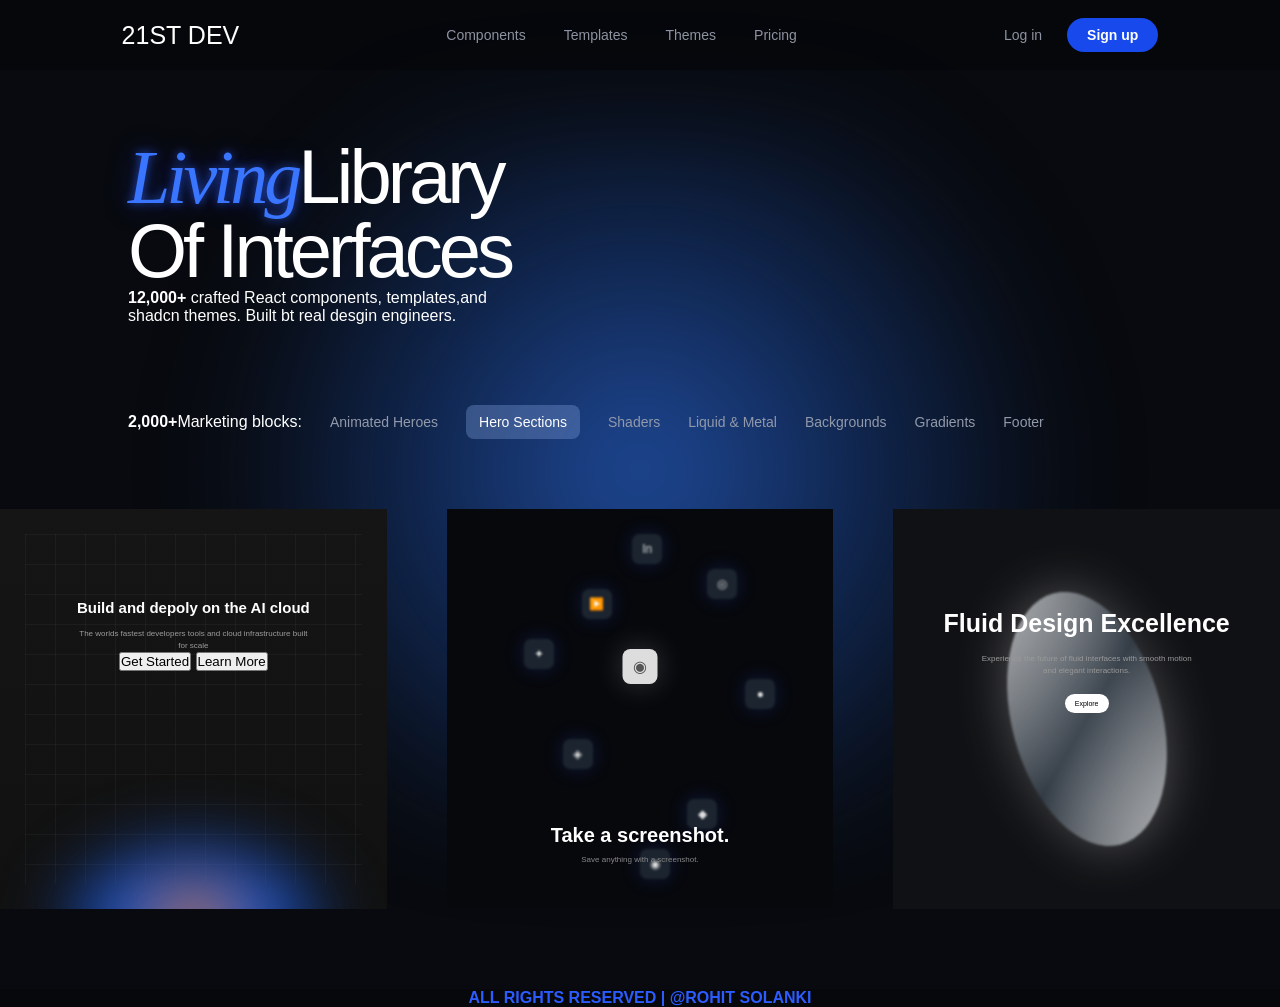
==== index.html @ 08a8f67d "first commit" ====
<!DOCTYPE html>
<html lang="en">

<head>
    <meta charset="UTF-8">
    <meta name="viewport" content="width=device-width, initial-scale=1.0">
    <title>LIving Library</title>
    <link rel="stylesheet" href="./work01.css">
</head>

<body>
    <!--NAVBAR-->
    <header class="navbar">
        <div class="logo-icon">
            </span>21ST DEV
        </div>
        <nav>
            <a href="#">Components</a>
            <a href="#">Templates</a>
            <a href="#">Themes</a>
            <a href="#">Pricing</a>
        </nav>

        <div class="nav-right">
            <a href="login.html" class="login">Log in</a>
            <a href="signup.html" class="signup">Sign up</a>
        </div>
    </header>

    <!--HERO SECTION-->
    <main>
        <section class="hero">
            <h1>
                <The><span>Living</span>Library<br>Of Interfaces
            </h1>

            <p class="Description">
                <strong>12,000+</strong> crafted React components, templates,and<br>shadcn themes. Built bt real desgin
                engineers.
            </p>
        </section>

        <!--CATEGORY MENU-->
        <section class="categories">
            <div class="category count">
                <strong>2,000+</strong>Marketing blocks:
            </div>
            <a href="#">Animated Heroes</a>
            <a href="#" class="active">Hero Sections</a>
            <a href="#">Shaders</a>
            <a href="#">Liquid & Metal</a>
            <a href="#">Backgrounds</a>
            <a href="#">Gradients</a>
            <a href="#">Footer</a>
        </section>

        <!--SHOWCASE CARDS-->
        <section class="cards">
            <!--CARD 1-->
            <div class="card card-one">
                <div class="grid-background"></div>
                <div class="card-content">
                    <h2>Build and depoly on the AI cloud</h2>
                    <p>The worlds fastest developers tools and cloud infrastructure built for scale</p>
                    <div class="button">
                        <button>Get Started</button>
                        <button class="dark-button">Learn More</button>
                    </div>
                </div>
                <div class="glow-circle"></div>
            </div>

            <!--CARD 2-->
            <div class="card card-two">
                <div class="floating icons">
                    <div class="icon">In</div>
                    <div class="icon">▶️</div>
                    <div class="icon">◎</div>
                    <div class="icon">✦</div>
                    <div class="icon">●</div>
                    <div class="icon">◈</div>
                    <div class="icon">◆</div>
                    <div class="icon">◉</div>
                </div>
                <div class="screenshot-icon">
                    ◉
                </div>
                <div class="screenshot-text">
                    <h2>Take a screenshot.</h2>
                    <p>Save anything with a screenshot.</p>
                </div>
            </div>

            <!--CARD 3-->
            <div class="card caerd-three">
                <div class="fluid-shape"></div>
                <div class="fluid-content">
                    <h2>Fluid Design Excellence</h2>
                    <p>Experience the future of fluid interfaces with
                        smooth motion and elegant interactions. </p>
                    <button>Explore</button>
                </div>
            </div>
        </section>

    </main>
    <footer>
        ALL RIGHTS RESERVED | @ROHIT SOLANKI 
    </footer>
</body>

</html>
---- work01.css ----
/* =========================
   BASIC RESET
========================= */

* {
    margin: 0;
    padding: 0;
    box-sizing: border-box;
}

body {
    font-family: Arial, Helvetica, sans-serif;
    background: #080a0f;
    color: white;
    min-height: 100vh;
    overflow-x: hidden;
}


/* =========================
   MAIN BACKGROUND
========================= */

body::before {
    content: "";
    position: fixed;
    top: 120px;
    left: 50%;
    transform: translateX(-50%);

    width: 1000px;
    height: 700px;

    background:
        radial-gradient(circle,
            rgba(38, 91, 190, 0.8) 0%,
            rgba(20, 52, 110, 0.7) 35%,
            rgba(8, 10, 15, 0) 70%);

    filter: blur(50px);
    z-index: -1;
}


/* =========================
   NAVBAR
========================= */

.navbar {
    height: 70px;

    display: flex;
    align-items: center;
    justify-content: space-between;

    padding: 0 9.5%;

    background: rgba(5, 7, 11, 0.7);
}


/* LOGO */

.logo {
    font-size: 20px;
    font-weight: bold;

    display: flex;
    align-items: center;
    gap: 8px;
}

.logo-icon {
    font-size: 25px;
}


/* NAV LINKS */

.navbar nav {
    display: flex;
    gap: 38px;
}

.navbar a {
    color: #8e93a0;
    text-decoration: none;
    font-size: 14px;

    transition: 0.3s;
}

.navbar a:hover {
    color: white;
}


/* RIGHT SIDE */

.nav-right {
    display: flex;
    align-items: center;
    gap: 25px;
}

.signup {
    background: #1749ed;
    color: white !important;

    padding: 9px 20px;
    border-radius: 25px;

    font-weight: 600;
}

.signup:hover {
    background: #2c5cff;
}


/* =========================
   HERO
========================= */

.hero {
    width: 80%;
    max-width: 1120px;

    margin: 70px auto 0;
}

.hero h1 {
    font-size: clamp(55px, 6vw, 76px);
    line-height: 0.98;
    letter-spacing: -4px;
    font-weight: 500;
}

.hero h1 span {
    color: #3975ff;

    font-family: Georgia, serif;
    font-style: italic;

    text-shadow:
        0 0 10px rgba(50, 100, 255, 0.7),
        0 0 30px rgba(30, 70, 255, 0.4);
}


/* DESCRIPTION */

.description {
    margin-top: 28px;

    color: #8e96aa;

    font-size: 16px;
    line-height: 1.6;
}

.description strong {
    color: white;
}


/* =========================
   CATEGORIES
========================= */

.categories {
    width: 80%;
    max-width: 1120px;

    margin: 80px auto 70px;

    display: flex;
    align-items: center;
    gap: 28px;

    overflow-x: auto;

    white-space: nowrap;
}

.categories::-webkit-scrollbar {
    display: none;
}

.categories a {
    text-decoration: none;
    color: #9299aa;

    font-size: 14px;

    transition: 0.3s;
}

.categories a:hover {
    color: white;
}

.category-count {
    color: #9299aa;
    font-size: 14px;
}

.category-count strong {
    color: white;
    font-size: 16px;
}


/* ACTIVE CATEGORY */

.categories .active {
    color: white;

    background: rgba(130, 160, 220, 0.35);

    padding: 9px 13px;

    border-radius: 8px;
}


/* =========================
   CARDS
========================= */

.cards {
    width: 100%;

    display: grid;
    grid-template-columns:
        repeat(3, 1fr);

    gap: 60px;

    padding: 0 0 80px;
}

.card {
    height: 400px;

    position: relative;

    overflow: hidden;

    background: #101114;
}


/* =========================
   CARD 1
========================= */

.card-one {
    background:
        linear-gradient(to bottom,
            #151515,
            #111111);
}


/* GRID */

.grid-background {
    position: absolute;

    inset: 25px;

    background-image:
        linear-gradient(rgba(255, 255, 255, 0.04) 1px,
            transparent 1px),
        linear-gradient(90deg,
            rgba(255, 255, 255, 0.04) 1px,
            transparent 1px);

    background-size: 30px 30px;
}


/* CARD CONTENT */

.card-content {
    position: absolute;

    top: 90px;
    left: 40px;
    right: 40px;

    text-align: center;

    z-index: 2;
}

.card-content h2 {
    font-size: 15px;
    margin-bottom: 12px;
}

.card-content p {
    font-size: 8px;
    line-height: 1.5;

    color: #9c9c9c;

    max-width: 230px;
    margin: auto;
}


/* BUTTONS */

.buttons {
    margin-top: 12px;

    display: flex;
    justify-content: center;
    gap: 7px;
}

.buttons button,
.fluid-content button {
    border: none;

    background: white;
    color: black;

    font-size: 7px;

    padding: 6px 10px;

    border-radius: 20px;
}

.buttons .dark-button {
    background: #1c1c1c;
    color: white;
}


/* ORANGE/BLUE GLOW */

.glow-circle {
    position: absolute;

    width: 300px;
    height: 180px;

    left: 50%;
    bottom: -100px;

    transform: translateX(-50%);

    background:
        radial-gradient(ellipse,
            #ff7417 0%,
            #1858d8 35%,
            transparent 70%);

    filter: blur(30px);
}


/* =========================
   CARD 2
========================= */

.card-two {
    background: #07080c;
}


/* FLOATING ICONS */

.floating-icons {
    position: absolute;

    inset: 0;
}

.icon {
    position: absolute;

    width: 30px;
    height: 30px;

    display: flex;
    align-items: center;
    justify-content: center;

    border-radius: 7px;

    background: rgba(60, 80, 100, 0.4);

    color: #ddd;

    font-size: 12px;

    filter: blur(1px);

    box-shadow:
        0 0 20px rgba(50, 100, 255, 0.2);
}


/* Individual icon positions */

.icon:nth-child(1) {
    top: 25px;
    left: 48%;
}

.icon:nth-child(2) {
    top: 80px;
    left: 35%;
}

.icon:nth-child(3) {
    top: 60px;
    right: 25%;
}

.icon:nth-child(4) {
    top: 130px;
    left: 20%;
}

.icon:nth-child(5) {
    top: 170px;
    right: 15%;
}

.icon:nth-child(6) {
    top: 230px;
    left: 30%;
}

.icon:nth-child(7) {
    top: 290px;
    right: 30%;
}

.icon:nth-child(8) {
    top: 340px;
    left: 50%;
}


/* CENTER ICON */

.screenshot-icon {
    position: absolute;

    top: 140px;
    left: 50%;

    transform: translateX(-50%);

    width: 35px;
    height: 35px;

    border-radius: 8px;

    display: flex;
    align-items: center;
    justify-content: center;

    background: #ddd;
    color: #555;

    box-shadow: 0 0 30px rgba(255, 255, 255, 0.2);
}


/* TEXT */

.screenshot-text {
    position: absolute;

    bottom: 45px;

    width: 100%;

    text-align: center;
}

.screenshot-text h2 {
    font-size: 20px;
    margin-bottom: 8px;
}

.screenshot-text p {
    color: #888;
    font-size: 8px;
}


/* =========================
   CARD 3
========================= */

.card-three {
    background: #050608;
}


/* FLUID SHAPE */

.fluid-shape {
    position: absolute;

    width: 150px;
    height: 260px;

    top: 80px;
    left: 50%;

    transform:
        translateX(-50%) rotate(-15deg);

    border-radius: 50%;

    background:
        linear-gradient(135deg,
            rgba(255, 255, 255, 0.9),
            rgba(70, 90, 110, 0.5),
            rgba(255, 255, 255, 0.9));

    filter:
        blur(1px) drop-shadow(0 0 25px rgba(255, 255, 255, 0.5));

    opacity: 0.8;
}


/* CARD 3 CONTENT */

.fluid-content {
    position: absolute;

    top: 100px;

    width: 100%;

    text-align: center;

    z-index: 2;
}

.fluid-content h2 {
    font-size: 25px;
}

.fluid-content p {
    width: 220px;

    margin: 15px auto;

    font-size: 8px;

    line-height: 1.5;

    color: #999;
}


/* =========================
   RESPONSIVE DESIGN
========================= */

@media (max-width: 900px) {

    .navbar {
        padding: 0 5%;
    }

    .navbar nav {
        display: none;
    }

    .hero {
        width: 90%;
    }

    .categories {
        width: 90%;
    }

    .cards {
        grid-template-columns: 1fr;

        padding: 0 20px;
    }

    .card {
        width: 100%;
    }
}


@media (max-width: 600px) {

    .hero {
        margin-top: 50px;
    }

    .hero h1 {
        font-size: 48px;
        letter-spacing: -2px;
    }

    .description {
        font-size: 14px;
    }

    .categories {
        margin-top: 50px;
        margin-bottom: 40px;
    }

    .nav-right .login {
        display: none;
    }
}

/* =========================
   LOGIN & SIGN UP PAGE
========================= */

.auth-page {
    min-height: 100vh;

    display: flex;
    align-items: center;
    justify-content: center;

    padding: 30px;
}

.auth-box {
    width: 100%;
    max-width: 400px;

    padding: 40px;

    background: rgba(15, 17, 24, 0.9);

    border: 1px solid rgba(255, 255, 255, 0.08);

    border-radius: 18px;

    box-shadow:
        0 20px 80px rgba(0, 0, 0, 0.5),
        0 0 50px rgba(40, 90, 200, 0.12);
}

.auth-logo {
    text-align: center;

    font-size: 20px;
    font-weight: bold;

    margin-bottom: 35px;
}

.auth-logo span {
    font-size: 25px;
}

.auth-box h1 {
    text-align: center;

    font-size: 30px;
    margin-bottom: 10px;
}

.auth-box>p {
    text-align: center;

    color: #8e93a0;
    font-size: 14px;

    margin-bottom: 30px;
}

.auth-box form {
    display: flex;
    flex-direction: column;
}

.auth-box label {
    color: #c8ccd5;

    font-size: 13px;

    margin-bottom: 8px;
}

.auth-box input {
    width: 100%;

    padding: 13px 14px;

    margin-bottom: 18px;

    border: 1px solid #292d38;
    border-radius: 9px;

    outline: none;

    background: #0b0d12;
    color: white;

    font-size: 14px;

    transition: 0.3s;
}

.auth-box input:focus {
    border-color: #3975ff;

    box-shadow:
        0 0 0 3px rgba(57, 117, 255, 0.12);
}

.auth-box button {
    border: none;

    padding: 13px;

    margin-top: 5px;

    border-radius: 9px;

    background: #1749ed;
    color: white;

    font-size: 14px;
    font-weight: 600;

    cursor: pointer;

    transition: 0.3s;
}

.auth-box button:hover {
    background: #2c5cff;
    transform: translateY(-1px);
}

.auth-link {
    text-align: center;

    color: #858b99;

    font-size: 13px;

    margin-top: 25px;
}

.auth-link a {
    color: #3975ff;

    text-decoration: none;
}

.auth-link a:hover {
    text-decoration: underline;
}

.back-home {
    display: block;

    text-align: center;

    margin-top: 25px;

    color: #777e8d;

    font-size: 13px;

    text-decoration: none;
}

.back-home:hover {
    color: white;
}

footer {
    text-align: center;
    color: #2c5cff;
    background-color: #07080c;
    font-weight: bolder;
}
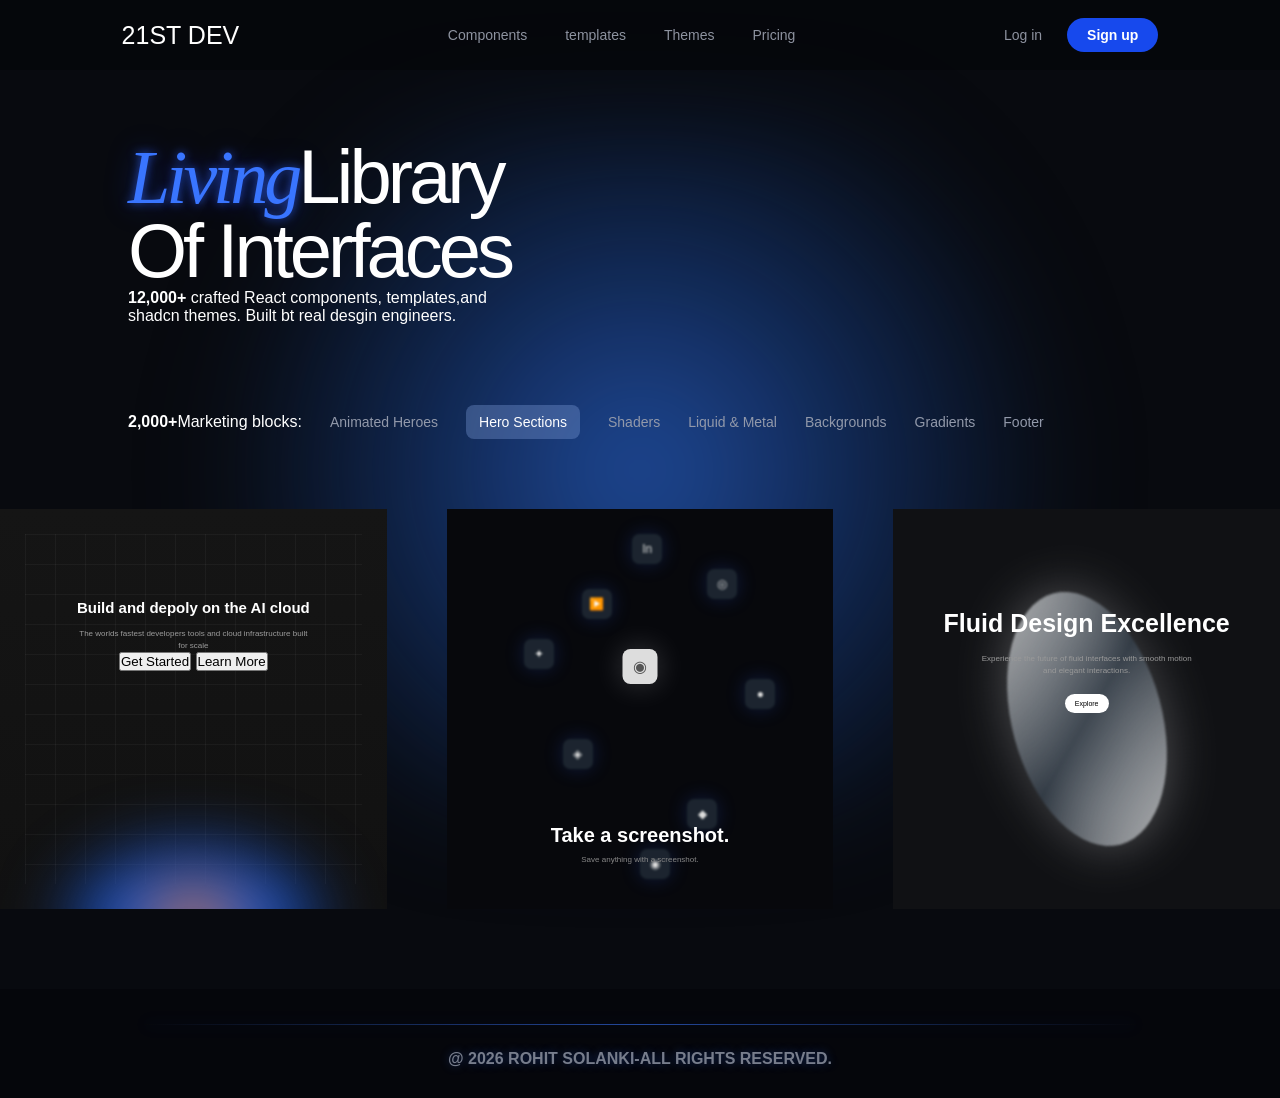
==== commit 26236310: "Add files via upload" ====
--- a/index.html
+++ b/index.html
@@ -1,112 +1,115 @@
-<!DOCTYPE html>
-<html lang="en">
-
-<head>
-    <meta charset="UTF-8">
-    <meta name="viewport" content="width=device-width, initial-scale=1.0">
-    <title>LIving Library</title>
-    <link rel="stylesheet" href="./work01.css">
-</head>
-
-<body>
-    <!--NAVBAR-->
-    <header class="navbar">
-        <div class="logo-icon">
-            </span>21ST DEV
-        </div>
-        <nav>
-            <a href="#">Components</a>
-            <a href="#">Templates</a>
-            <a href="#">Themes</a>
-            <a href="#">Pricing</a>
-        </nav>
-
-        <div class="nav-right">
-            <a href="login.html" class="login">Log in</a>
-            <a href="signup.html" class="signup">Sign up</a>
-        </div>
-    </header>
-
-    <!--HERO SECTION-->
-    <main>
-        <section class="hero">
-            <h1>
-                <The><span>Living</span>Library<br>Of Interfaces
-            </h1>
-
-            <p class="Description">
-                <strong>12,000+</strong> crafted React components, templates,and<br>shadcn themes. Built bt real desgin
-                engineers.
-            </p>
-        </section>
-
-        <!--CATEGORY MENU-->
-        <section class="categories">
-            <div class="category count">
-                <strong>2,000+</strong>Marketing blocks:
-            </div>
-            <a href="#">Animated Heroes</a>
-            <a href="#" class="active">Hero Sections</a>
-            <a href="#">Shaders</a>
-            <a href="#">Liquid & Metal</a>
-            <a href="#">Backgrounds</a>
-            <a href="#">Gradients</a>
-            <a href="#">Footer</a>
-        </section>
-
-        <!--SHOWCASE CARDS-->
-        <section class="cards">
-            <!--CARD 1-->
-            <div class="card card-one">
-                <div class="grid-background"></div>
-                <div class="card-content">
-                    <h2>Build and depoly on the AI cloud</h2>
-                    <p>The worlds fastest developers tools and cloud infrastructure built for scale</p>
-                    <div class="button">
-                        <button>Get Started</button>
-                        <button class="dark-button">Learn More</button>
-                    </div>
-                </div>
-                <div class="glow-circle"></div>
-            </div>
-
-            <!--CARD 2-->
-            <div class="card card-two">
-                <div class="floating icons">
-                    <div class="icon">In</div>
-                    <div class="icon">▶️</div>
-                    <div class="icon">◎</div>
-                    <div class="icon">✦</div>
-                    <div class="icon">●</div>
-                    <div class="icon">◈</div>
-                    <div class="icon">◆</div>
-                    <div class="icon">◉</div>
-                </div>
-                <div class="screenshot-icon">
-                    ◉
-                </div>
-                <div class="screenshot-text">
-                    <h2>Take a screenshot.</h2>
-                    <p>Save anything with a screenshot.</p>
-                </div>
-            </div>
-
-            <!--CARD 3-->
-            <div class="card caerd-three">
-                <div class="fluid-shape"></div>
-                <div class="fluid-content">
-                    <h2>Fluid Design Excellence</h2>
-                    <p>Experience the future of fluid interfaces with
-                        smooth motion and elegant interactions. </p>
-                    <button>Explore</button>
-                </div>
-            </div>
-        </section>
-
-    </main>
-    <footer>
-        ALL RIGHTS RESERVED | @ROHIT SOLANKI 
-    </footer>
-</body>
-
+<!DOCTYPE html>
+<html lang="en">
+
+<head>
+    <meta charset="UTF-8">
+    <meta name="viewport" content="width=device-width, initial-scale=1.0">
+    <title>LIving Library</title>
+    <link rel="stylesheet" href="./work01.css">
+</head>
+
+<body>
+    <!--NAVBAR-->
+    <header class="navbar">
+        <div class="logo-icon">
+            </span>21ST DEV
+        </div>
+        <nav>
+            <a href="components.html">Components</a>
+            <a href="templates.html">templates</a>
+            <a href="themes.html">Themes</a>
+            <a href="pricing.html">Pricing</a>
+        </nav>
+
+        <div class="nav-right">
+            <a href="login.html" class="login">Log in</a>
+            <a href="signup.html" class="signup">Sign up</a>
+        </div>
+    </header>
+
+    <!--HERO SECTION-->
+    <main>
+        <section class="hero">
+            <h1>
+                <The><span>Living</span>Library<br>Of Interfaces
+            </h1>
+
+            <p class="Description">
+                <strong>12,000+</strong> crafted React components, templates,and<br>shadcn themes. Built bt real desgin
+                engineers.
+            </p>
+        </section>
+
+        <!--CATEGORY MENU-->
+        <section class="categories">
+            <div class="category count">
+                <strong>2,000+</strong>Marketing blocks:
+            </div>
+            <a href="animated-heroes.html">Animated Heroes</a>
+            <a href="hero-sections.html" class="active">Hero Sections</a>
+            <a href="shaders.html">Shaders</a>
+            <a href="liquid-metal.html">Liquid & Metal</a>
+            <a href="backgrounds.html">Backgrounds</a>
+            <a href="gradients.html">Gradients</a>
+            <a href="footer.html">Footer</a>
+        </section>
+
+        <!--SHOWCASE CARDS-->
+        <section class="cards">
+            <!--CARD 1-->
+            <div class="card card-one">
+                <div class="grid-background"></div>
+                <div class="card-content">
+                    <h2>Build and depoly on the AI cloud</h2>
+                    <p>The worlds fastest developers tools and cloud infrastructure built for scale</p>
+                    <div class="button">
+                        <button>Get Started</button>
+                        <button class="dark-button">Learn More</button>
+                    </div>
+                </div>
+                <div class="glow-circle"></div>
+            </div>
+
+            <!--CARD 2-->
+            <div class="card card-two">
+                <div class="floating icons">
+                    <div class="icon">In</div>
+                    <div class="icon">▶️</div>
+                    <div class="icon">◎</div>
+                    <div class="icon">✦</div>
+                    <div class="icon">●</div>
+                    <div class="icon">◈</div>
+                    <div class="icon">◆</div>
+                    <div class="icon">◉</div>
+                </div>
+                <div class="screenshot-icon">
+                    ◉
+                </div>
+                <div class="screenshot-text">
+                    <h2>Take a screenshot.</h2>
+                    <p>Save anything with a screenshot.</p>
+                </div>
+            </div>
+
+            <!--CARD 3-->
+            <div class="card caerd-three">
+                <div class="fluid-shape"></div>
+                <div class="fluid-content">
+                    <h2>Fluid Design Excellence</h2>
+                    <p>Experience the future of fluid interfaces with
+                        smooth motion and elegant interactions. </p>
+                    <button>Explore</button>
+                </div>
+            </div>
+        </section>
+
+    </main>
+    <footer class="footer">
+        <div class="footer-line"></div>
+        <p>
+            @ 2026 <span>ROHIT SOLANKI</span>-ALL RIGHTS RESERVED.
+        </p>
+    </footer>
+</body>
+
 </html>
--- a/work01.css
+++ b/work01.css
@@ -1,797 +1,1300 @@
-/* =========================
-   BASIC RESET
-========================= */
-
-* {
-    margin: 0;
-    padding: 0;
-    box-sizing: border-box;
-}
-
-body {
-    font-family: Arial, Helvetica, sans-serif;
-    background: #080a0f;
-    color: white;
-    min-height: 100vh;
-    overflow-x: hidden;
-}
-
-
-/* =========================
-   MAIN BACKGROUND
-========================= */
-
-body::before {
-    content: "";
-    position: fixed;
-    top: 120px;
-    left: 50%;
-    transform: translateX(-50%);
-
-    width: 1000px;
-    height: 700px;
-
-    background:
-        radial-gradient(circle,
-            rgba(38, 91, 190, 0.8) 0%,
-            rgba(20, 52, 110, 0.7) 35%,
-            rgba(8, 10, 15, 0) 70%);
-
-    filter: blur(50px);
-    z-index: -1;
-}
-
-
-/* =========================
-   NAVBAR
-========================= */
-
-.navbar {
-    height: 70px;
-
-    display: flex;
-    align-items: center;
-    justify-content: space-between;
-
-    padding: 0 9.5%;
-
-    background: rgba(5, 7, 11, 0.7);
-}
-
-
-/* LOGO */
-
-.logo {
-    font-size: 20px;
-    font-weight: bold;
-
-    display: flex;
-    align-items: center;
-    gap: 8px;
-}
-
-.logo-icon {
-    font-size: 25px;
-}
-
-
-/* NAV LINKS */
-
-.navbar nav {
-    display: flex;
-    gap: 38px;
-}
-
-.navbar a {
-    color: #8e93a0;
-    text-decoration: none;
-    font-size: 14px;
-
-    transition: 0.3s;
-}
-
-.navbar a:hover {
-    color: white;
-}
-
-
-/* RIGHT SIDE */
-
-.nav-right {
-    display: flex;
-    align-items: center;
-    gap: 25px;
-}
-
-.signup {
-    background: #1749ed;
-    color: white !important;
-
-    padding: 9px 20px;
-    border-radius: 25px;
-
-    font-weight: 600;
-}
-
-.signup:hover {
-    background: #2c5cff;
-}
-
-
-/* =========================
-   HERO
-========================= */
-
-.hero {
-    width: 80%;
-    max-width: 1120px;
-
-    margin: 70px auto 0;
-}
-
-.hero h1 {
-    font-size: clamp(55px, 6vw, 76px);
-    line-height: 0.98;
-    letter-spacing: -4px;
-    font-weight: 500;
-}
-
-.hero h1 span {
-    color: #3975ff;
-
-    font-family: Georgia, serif;
-    font-style: italic;
-
-    text-shadow:
-        0 0 10px rgba(50, 100, 255, 0.7),
-        0 0 30px rgba(30, 70, 255, 0.4);
-}
-
-
-/* DESCRIPTION */
-
-.description {
-    margin-top: 28px;
-
-    color: #8e96aa;
-
-    font-size: 16px;
-    line-height: 1.6;
-}
-
-.description strong {
-    color: white;
-}
-
-
-/* =========================
-   CATEGORIES
-========================= */
-
-.categories {
-    width: 80%;
-    max-width: 1120px;
-
-    margin: 80px auto 70px;
-
-    display: flex;
-    align-items: center;
-    gap: 28px;
-
-    overflow-x: auto;
-
-    white-space: nowrap;
-}
-
-.categories::-webkit-scrollbar {
-    display: none;
-}
-
-.categories a {
-    text-decoration: none;
-    color: #9299aa;
-
-    font-size: 14px;
-
-    transition: 0.3s;
-}
-
-.categories a:hover {
-    color: white;
-}
-
-.category-count {
-    color: #9299aa;
-    font-size: 14px;
-}
-
-.category-count strong {
-    color: white;
-    font-size: 16px;
-}
-
-
-/* ACTIVE CATEGORY */
-
-.categories .active {
-    color: white;
-
-    background: rgba(130, 160, 220, 0.35);
-
-    padding: 9px 13px;
-
-    border-radius: 8px;
-}
-
-
-/* =========================
-   CARDS
-========================= */
-
-.cards {
-    width: 100%;
-
-    display: grid;
-    grid-template-columns:
-        repeat(3, 1fr);
-
-    gap: 60px;
-
-    padding: 0 0 80px;
-}
-
-.card {
-    height: 400px;
-
-    position: relative;
-
-    overflow: hidden;
-
-    background: #101114;
-}
-
-
-/* =========================
-   CARD 1
-========================= */
-
-.card-one {
-    background:
-        linear-gradient(to bottom,
-            #151515,
-            #111111);
-}
-
-
-/* GRID */
-
-.grid-background {
-    position: absolute;
-
-    inset: 25px;
-
-    background-image:
-        linear-gradient(rgba(255, 255, 255, 0.04) 1px,
-            transparent 1px),
-        linear-gradient(90deg,
-            rgba(255, 255, 255, 0.04) 1px,
-            transparent 1px);
-
-    background-size: 30px 30px;
-}
-
-
-/* CARD CONTENT */
-
-.card-content {
-    position: absolute;
-
-    top: 90px;
-    left: 40px;
-    right: 40px;
-
-    text-align: center;
-
-    z-index: 2;
-}
-
-.card-content h2 {
-    font-size: 15px;
-    margin-bottom: 12px;
-}
-
-.card-content p {
-    font-size: 8px;
-    line-height: 1.5;
-
-    color: #9c9c9c;
-
-    max-width: 230px;
-    margin: auto;
-}
-
-
-/* BUTTONS */
-
-.buttons {
-    margin-top: 12px;
-
-    display: flex;
-    justify-content: center;
-    gap: 7px;
-}
-
-.buttons button,
-.fluid-content button {
-    border: none;
-
-    background: white;
-    color: black;
-
-    font-size: 7px;
-
-    padding: 6px 10px;
-
-    border-radius: 20px;
-}
-
-.buttons .dark-button {
-    background: #1c1c1c;
-    color: white;
-}
-
-
-/* ORANGE/BLUE GLOW */
-
-.glow-circle {
-    position: absolute;
-
-    width: 300px;
-    height: 180px;
-
-    left: 50%;
-    bottom: -100px;
-
-    transform: translateX(-50%);
-
-    background:
-        radial-gradient(ellipse,
-            #ff7417 0%,
-            #1858d8 35%,
-            transparent 70%);
-
-    filter: blur(30px);
-}
-
-
-/* =========================
-   CARD 2
-========================= */
-
-.card-two {
-    background: #07080c;
-}
-
-
-/* FLOATING ICONS */
-
-.floating-icons {
-    position: absolute;
-
-    inset: 0;
-}
-
-.icon {
-    position: absolute;
-
-    width: 30px;
-    height: 30px;
-
-    display: flex;
-    align-items: center;
-    justify-content: center;
-
-    border-radius: 7px;
-
-    background: rgba(60, 80, 100, 0.4);
-
-    color: #ddd;
-
-    font-size: 12px;
-
-    filter: blur(1px);
-
-    box-shadow:
-        0 0 20px rgba(50, 100, 255, 0.2);
-}
-
-
-/* Individual icon positions */
-
-.icon:nth-child(1) {
-    top: 25px;
-    left: 48%;
-}
-
-.icon:nth-child(2) {
-    top: 80px;
-    left: 35%;
-}
-
-.icon:nth-child(3) {
-    top: 60px;
-    right: 25%;
-}
-
-.icon:nth-child(4) {
-    top: 130px;
-    left: 20%;
-}
-
-.icon:nth-child(5) {
-    top: 170px;
-    right: 15%;
-}
-
-.icon:nth-child(6) {
-    top: 230px;
-    left: 30%;
-}
-
-.icon:nth-child(7) {
-    top: 290px;
-    right: 30%;
-}
-
-.icon:nth-child(8) {
-    top: 340px;
-    left: 50%;
-}
-
-
-/* CENTER ICON */
-
-.screenshot-icon {
-    position: absolute;
-
-    top: 140px;
-    left: 50%;
-
-    transform: translateX(-50%);
-
-    width: 35px;
-    height: 35px;
-
-    border-radius: 8px;
-
-    display: flex;
-    align-items: center;
-    justify-content: center;
-
-    background: #ddd;
-    color: #555;
-
-    box-shadow: 0 0 30px rgba(255, 255, 255, 0.2);
-}
-
-
-/* TEXT */
-
-.screenshot-text {
-    position: absolute;
-
-    bottom: 45px;
-
-    width: 100%;
-
-    text-align: center;
-}
-
-.screenshot-text h2 {
-    font-size: 20px;
-    margin-bottom: 8px;
-}
-
-.screenshot-text p {
-    color: #888;
-    font-size: 8px;
-}
-
-
-/* =========================
-   CARD 3
-========================= */
-
-.card-three {
-    background: #050608;
-}
-
-
-/* FLUID SHAPE */
-
-.fluid-shape {
-    position: absolute;
-
-    width: 150px;
-    height: 260px;
-
-    top: 80px;
-    left: 50%;
-
-    transform:
-        translateX(-50%) rotate(-15deg);
-
-    border-radius: 50%;
-
-    background:
-        linear-gradient(135deg,
-            rgba(255, 255, 255, 0.9),
-            rgba(70, 90, 110, 0.5),
-            rgba(255, 255, 255, 0.9));
-
-    filter:
-        blur(1px) drop-shadow(0 0 25px rgba(255, 255, 255, 0.5));
-
-    opacity: 0.8;
-}
-
-
-/* CARD 3 CONTENT */
-
-.fluid-content {
-    position: absolute;
-
-    top: 100px;
-
-    width: 100%;
-
-    text-align: center;
-
-    z-index: 2;
-}
-
-.fluid-content h2 {
-    font-size: 25px;
-}
-
-.fluid-content p {
-    width: 220px;
-
-    margin: 15px auto;
-
-    font-size: 8px;
-
-    line-height: 1.5;
-
-    color: #999;
-}
-
-
-/* =========================
-   RESPONSIVE DESIGN
-========================= */
-
-@media (max-width: 900px) {
-
-    .navbar {
-        padding: 0 5%;
-    }
-
-    .navbar nav {
-        display: none;
-    }
-
-    .hero {
-        width: 90%;
-    }
-
-    .categories {
-        width: 90%;
-    }
-
-    .cards {
-        grid-template-columns: 1fr;
-
-        padding: 0 20px;
-    }
-
-    .card {
-        width: 100%;
-    }
-}
-
-
-@media (max-width: 600px) {
-
-    .hero {
-        margin-top: 50px;
-    }
-
-    .hero h1 {
-        font-size: 48px;
-        letter-spacing: -2px;
-    }
-
-    .description {
-        font-size: 14px;
-    }
-
-    .categories {
-        margin-top: 50px;
-        margin-bottom: 40px;
-    }
-
-    .nav-right .login {
-        display: none;
-    }
-}
-
-/* =========================
-   LOGIN & SIGN UP PAGE
-========================= */
-
-.auth-page {
-    min-height: 100vh;
-
-    display: flex;
-    align-items: center;
-    justify-content: center;
-
-    padding: 30px;
-}
-
-.auth-box {
-    width: 100%;
-    max-width: 400px;
-
-    padding: 40px;
-
-    background: rgba(15, 17, 24, 0.9);
-
-    border: 1px solid rgba(255, 255, 255, 0.08);
-
-    border-radius: 18px;
-
-    box-shadow:
-        0 20px 80px rgba(0, 0, 0, 0.5),
-        0 0 50px rgba(40, 90, 200, 0.12);
-}
-
-.auth-logo {
-    text-align: center;
-
-    font-size: 20px;
-    font-weight: bold;
-
-    margin-bottom: 35px;
-}
-
-.auth-logo span {
-    font-size: 25px;
-}
-
-.auth-box h1 {
-    text-align: center;
-
-    font-size: 30px;
-    margin-bottom: 10px;
-}
-
-.auth-box>p {
-    text-align: center;
-
-    color: #8e93a0;
-    font-size: 14px;
-
-    margin-bottom: 30px;
-}
-
-.auth-box form {
-    display: flex;
-    flex-direction: column;
-}
-
-.auth-box label {
-    color: #c8ccd5;
-
-    font-size: 13px;
-
-    margin-bottom: 8px;
-}
-
-.auth-box input {
-    width: 100%;
-
-    padding: 13px 14px;
-
-    margin-bottom: 18px;
-
-    border: 1px solid #292d38;
-    border-radius: 9px;
-
-    outline: none;
-
-    background: #0b0d12;
-    color: white;
-
-    font-size: 14px;
-
-    transition: 0.3s;
-}
-
-.auth-box input:focus {
-    border-color: #3975ff;
-
-    box-shadow:
-        0 0 0 3px rgba(57, 117, 255, 0.12);
-}
-
-.auth-box button {
-    border: none;
-
-    padding: 13px;
-
-    margin-top: 5px;
-
-    border-radius: 9px;
-
-    background: #1749ed;
-    color: white;
-
-    font-size: 14px;
-    font-weight: 600;
-
-    cursor: pointer;
-
-    transition: 0.3s;
-}
-
-.auth-box button:hover {
-    background: #2c5cff;
-    transform: translateY(-1px);
-}
-
-.auth-link {
-    text-align: center;
-
-    color: #858b99;
-
-    font-size: 13px;
-
-    margin-top: 25px;
-}
-
-.auth-link a {
-    color: #3975ff;
-
-    text-decoration: none;
-}
-
-.auth-link a:hover {
-    text-decoration: underline;
-}
-
-.back-home {
-    display: block;
-
-    text-align: center;
-
-    margin-top: 25px;
-
-    color: #777e8d;
-
-    font-size: 13px;
-
-    text-decoration: none;
-}
-
-.back-home:hover {
-    color: white;
-}
-
-footer {
-    text-align: center;
-    color: #2c5cff;
-    background-color: #07080c;
-    font-weight: bolder;
+/* =========================
+   BASIC RESET
+========================= */
+
+* {
+    margin: 0;
+    padding: 0;
+    box-sizing: border-box;
+}
+
+body {
+    font-family: Arial, Helvetica, sans-serif;
+    background: #080a0f;
+    color: white;
+    min-height: 100vh;
+    overflow-x: hidden;
+}
+
+
+/* =========================
+   MAIN BACKGROUND
+========================= */
+
+body::before {
+    content: "";
+    position: fixed;
+    top: 120px;
+    left: 50%;
+    transform: translateX(-50%);
+
+    width: 1000px;
+    height: 700px;
+
+    background:
+        radial-gradient(circle,
+            rgba(38, 91, 190, 0.8) 0%,
+            rgba(20, 52, 110, 0.7) 35%,
+            rgba(8, 10, 15, 0) 70%);
+
+    filter: blur(50px);
+    z-index: -1;
+}
+
+
+/* =========================
+   NAVBAR
+========================= */
+
+.navbar {
+    height: 70px;
+
+    display: flex;
+    align-items: center;
+    justify-content: space-between;
+
+    padding: 0 9.5%;
+
+    background: rgba(5, 7, 11, 0.7);
+}
+
+
+/* LOGO */
+
+.logo {
+    font-size: 20px;
+    font-weight: bold;
+
+    display: flex;
+    align-items: center;
+    gap: 8px;
+}
+
+.logo-icon {
+    font-size: 25px;
+}
+
+
+/* NAV LINKS */
+
+.navbar nav {
+    display: flex;
+    gap: 38px;
+}
+
+.navbar a {
+    color: #8e93a0;
+    text-decoration: none;
+    font-size: 14px;
+
+    transition: 0.3s;
+}
+
+.navbar a:hover {
+    color: white;
+}
+
+
+/* RIGHT SIDE */
+
+.nav-right {
+    display: flex;
+    align-items: center;
+    gap: 25px;
+}
+
+.signup {
+    background: #1749ed;
+    color: white !important;
+
+    padding: 9px 20px;
+    border-radius: 25px;
+
+    font-weight: 600;
+}
+
+.signup:hover {
+    background: #2c5cff;
+}
+
+
+/* =========================
+   HERO
+========================= */
+
+.hero {
+    width: 80%;
+    max-width: 1120px;
+
+    margin: 70px auto 0;
+}
+
+.hero h1 {
+    font-size: clamp(55px, 6vw, 76px);
+    line-height: 0.98;
+    letter-spacing: -4px;
+    font-weight: 500;
+}
+
+.hero h1 span {
+    color: #3975ff;
+
+    font-family: Georgia, serif;
+    font-style: italic;
+
+    text-shadow:
+        0 0 10px rgba(50, 100, 255, 0.7),
+        0 0 30px rgba(30, 70, 255, 0.4);
+}
+
+
+/* DESCRIPTION */
+
+.description {
+    margin-top: 28px;
+
+    color: #8e96aa;
+
+    font-size: 16px;
+    line-height: 1.6;
+}
+
+.description strong {
+    color: white;
+}
+
+
+/* =========================
+   CATEGORIES
+========================= */
+
+.categories {
+    width: 80%;
+    max-width: 1120px;
+
+    margin: 80px auto 70px;
+
+    display: flex;
+    align-items: center;
+    gap: 28px;
+
+    overflow-x: auto;
+
+    white-space: nowrap;
+}
+
+.categories::-webkit-scrollbar {
+    display: none;
+}
+
+.categories a {
+    text-decoration: none;
+    color: #9299aa;
+
+    font-size: 14px;
+
+    transition: 0.3s;
+}
+
+.categories a:hover {
+    color: white;
+}
+
+.category-count {
+    color: #9299aa;
+    font-size: 14px;
+}
+
+.category-count strong {
+    color: white;
+    font-size: 16px;
+}
+
+
+/* ACTIVE CATEGORY */
+
+.categories .active {
+    color: white;
+
+    background: rgba(130, 160, 220, 0.35);
+
+    padding: 9px 13px;
+
+    border-radius: 8px;
+}
+
+
+/* =========================
+   CARDS
+========================= */
+
+.cards {
+    width: 100%;
+
+    display: grid;
+    grid-template-columns:
+        repeat(3, 1fr);
+
+    gap: 60px;
+
+    padding: 0 0 80px;
+}
+
+.card {
+    height: 400px;
+
+    position: relative;
+
+    overflow: hidden;
+
+    background: #101114;
+}
+
+
+/* =========================
+   CARD 1
+========================= */
+
+.card-one {
+    background:
+        linear-gradient(to bottom,
+            #151515,
+            #111111);
+}
+
+
+/* GRID */
+
+.grid-background {
+    position: absolute;
+
+    inset: 25px;
+
+    background-image:
+        linear-gradient(rgba(255, 255, 255, 0.04) 1px,
+            transparent 1px),
+        linear-gradient(90deg,
+            rgba(255, 255, 255, 0.04) 1px,
+            transparent 1px);
+
+    background-size: 30px 30px;
+}
+
+
+/* CARD CONTENT */
+
+.card-content {
+    position: absolute;
+
+    top: 90px;
+    left: 40px;
+    right: 40px;
+
+    text-align: center;
+
+    z-index: 2;
+}
+
+.card-content h2 {
+    font-size: 15px;
+    margin-bottom: 12px;
+}
+
+.card-content p {
+    font-size: 8px;
+    line-height: 1.5;
+
+    color: #9c9c9c;
+
+    max-width: 230px;
+    margin: auto;
+}
+
+
+/* BUTTONS */
+
+.buttons {
+    margin-top: 12px;
+
+    display: flex;
+    justify-content: center;
+    gap: 7px;
+}
+
+.buttons button,
+.fluid-content button {
+    border: none;
+
+    background: white;
+    color: black;
+
+    font-size: 7px;
+
+    padding: 6px 10px;
+
+    border-radius: 20px;
+}
+
+.buttons .dark-button {
+    background: #1c1c1c;
+    color: white;
+}
+
+
+/* ORANGE/BLUE GLOW */
+
+.glow-circle {
+    position: absolute;
+
+    width: 300px;
+    height: 180px;
+
+    left: 50%;
+    bottom: -100px;
+
+    transform: translateX(-50%);
+
+    background:
+        radial-gradient(ellipse,
+            #ff7417 0%,
+            #1858d8 35%,
+            transparent 70%);
+
+    filter: blur(30px);
+}
+
+
+/* =========================
+   CARD 2
+========================= */
+
+.card-two {
+    background: #07080c;
+}
+
+
+/* FLOATING ICONS */
+
+.floating-icons {
+    position: absolute;
+
+    inset: 0;
+}
+
+.icon {
+    position: absolute;
+
+    width: 30px;
+    height: 30px;
+
+    display: flex;
+    align-items: center;
+    justify-content: center;
+
+    border-radius: 7px;
+
+    background: rgba(60, 80, 100, 0.4);
+
+    color: #ddd;
+
+    font-size: 12px;
+
+    filter: blur(1px);
+
+    box-shadow:
+        0 0 20px rgba(50, 100, 255, 0.2);
+}
+
+
+/* Individual icon positions */
+
+.icon:nth-child(1) {
+    top: 25px;
+    left: 48%;
+}
+
+.icon:nth-child(2) {
+    top: 80px;
+    left: 35%;
+}
+
+.icon:nth-child(3) {
+    top: 60px;
+    right: 25%;
+}
+
+.icon:nth-child(4) {
+    top: 130px;
+    left: 20%;
+}
+
+.icon:nth-child(5) {
+    top: 170px;
+    right: 15%;
+}
+
+.icon:nth-child(6) {
+    top: 230px;
+    left: 30%;
+}
+
+.icon:nth-child(7) {
+    top: 290px;
+    right: 30%;
+}
+
+.icon:nth-child(8) {
+    top: 340px;
+    left: 50%;
+}
+
+
+/* CENTER ICON */
+
+.screenshot-icon {
+    position: absolute;
+
+    top: 140px;
+    left: 50%;
+
+    transform: translateX(-50%);
+
+    width: 35px;
+    height: 35px;
+
+    border-radius: 8px;
+
+    display: flex;
+    align-items: center;
+    justify-content: center;
+
+    background: #ddd;
+    color: #555;
+
+    box-shadow: 0 0 30px rgba(255, 255, 255, 0.2);
+}
+
+
+/* TEXT */
+
+.screenshot-text {
+    position: absolute;
+
+    bottom: 45px;
+
+    width: 100%;
+
+    text-align: center;
+}
+
+.screenshot-text h2 {
+    font-size: 20px;
+    margin-bottom: 8px;
+}
+
+.screenshot-text p {
+    color: #888;
+    font-size: 8px;
+}
+
+
+/* =========================
+   CARD 3
+========================= */
+
+.card-three {
+    background: #050608;
+}
+
+
+/* FLUID SHAPE */
+
+.fluid-shape {
+    position: absolute;
+
+    width: 150px;
+    height: 260px;
+
+    top: 80px;
+    left: 50%;
+
+    transform:
+        translateX(-50%) rotate(-15deg);
+
+    border-radius: 50%;
+
+    background:
+        linear-gradient(135deg,
+            rgba(255, 255, 255, 0.9),
+            rgba(70, 90, 110, 0.5),
+            rgba(255, 255, 255, 0.9));
+
+    filter:
+        blur(1px) drop-shadow(0 0 25px rgba(255, 255, 255, 0.5));
+
+    opacity: 0.8;
+}
+
+
+/* CARD 3 CONTENT */
+
+.fluid-content {
+    position: absolute;
+
+    top: 100px;
+
+    width: 100%;
+
+    text-align: center;
+
+    z-index: 2;
+}
+
+.fluid-content h2 {
+    font-size: 25px;
+}
+
+.fluid-content p {
+    width: 220px;
+
+    margin: 15px auto;
+
+    font-size: 8px;
+
+    line-height: 1.5;
+
+    color: #999;
+}
+
+
+/* =========================
+   RESPONSIVE DESIGN
+========================= */
+
+@media (max-width: 900px) {
+
+    .navbar {
+        padding: 0 5%;
+    }
+
+    .navbar nav {
+        display: none;
+    }
+
+    .hero {
+        width: 90%;
+    }
+
+    .categories {
+        width: 90%;
+    }
+
+    .cards {
+        grid-template-columns: 1fr;
+
+        padding: 0 20px;
+    }
+
+    .card {
+        width: 100%;
+    }
+}
+
+
+@media (max-width: 600px) {
+
+    .hero {
+        margin-top: 50px;
+    }
+
+    .hero h1 {
+        font-size: 48px;
+        letter-spacing: -2px;
+    }
+
+    .description {
+        font-size: 14px;
+    }
+
+    .categories {
+        margin-top: 50px;
+        margin-bottom: 40px;
+    }
+
+    .nav-right .login {
+        display: none;
+    }
+}
+
+/* =========================
+   LOGIN & SIGN UP PAGE
+========================= */
+
+.auth-page {
+    min-height: 100vh;
+
+    display: flex;
+    align-items: center;
+    justify-content: center;
+
+    padding: 30px;
+}
+
+.auth-box {
+    width: 100%;
+    max-width: 400px;
+
+    padding: 40px;
+
+    background: rgba(15, 17, 24, 0.9);
+
+    border: 1px solid rgba(255, 255, 255, 0.08);
+
+    border-radius: 18px;
+
+    box-shadow:
+        0 20px 80px rgba(0, 0, 0, 0.5),
+        0 0 50px rgba(40, 90, 200, 0.12);
+}
+
+.auth-logo {
+    text-align: center;
+
+    font-size: 20px;
+    font-weight: bold;
+
+    margin-bottom: 35px;
+}
+
+.auth-logo span {
+    font-size: 25px;
+}
+
+.auth-box h1 {
+    text-align: center;
+
+    font-size: 30px;
+    margin-bottom: 10px;
+}
+
+.auth-box>p {
+    text-align: center;
+
+    color: #8e93a0;
+    font-size: 14px;
+
+    margin-bottom: 30px;
+}
+
+.auth-box form {
+    display: flex;
+    flex-direction: column;
+}
+
+.auth-box label {
+    color: #c8ccd5;
+
+    font-size: 13px;
+
+    margin-bottom: 8px;
+}
+
+.auth-box input {
+    width: 100%;
+
+    padding: 13px 14px;
+
+    margin-bottom: 18px;
+
+    border: 1px solid #292d38;
+    border-radius: 9px;
+
+    outline: none;
+
+    background: #0b0d12;
+    color: white;
+
+    font-size: 14px;
+
+    transition: 0.3s;
+}
+
+.auth-box input:focus {
+    border-color: #3975ff;
+
+    box-shadow:
+        0 0 0 3px rgba(57, 117, 255, 0.12);
+}
+
+.auth-box button {
+    border: none;
+
+    padding: 13px;
+
+    margin-top: 5px;
+
+    border-radius: 9px;
+
+    background: #1749ed;
+    color: white;
+
+    font-size: 14px;
+    font-weight: 600;
+
+    cursor: pointer;
+
+    transition: 0.3s;
+}
+
+.auth-box button:hover {
+    background: #2c5cff;
+    transform: translateY(-1px);
+}
+
+.auth-link {
+    text-align: center;
+
+    color: #858b99;
+
+    font-size: 13px;
+
+    margin-top: 25px;
+}
+
+.auth-link a {
+    color: #3975ff;
+
+    text-decoration: none;
+}
+
+.auth-link a:hover {
+    text-decoration: underline;
+}
+
+.back-home {
+    display: block;
+
+    text-align: center;
+
+    margin-top: 25px;
+
+    color: #777e8d;
+
+    font-size: 13px;
+
+    text-decoration: none;
+}
+
+.back-home:hover {
+    color: white;
+}
+
+footer {
+    text-align: center;
+    color: #2c5cff;
+    background-color: #07080c;
+    font-weight: bolder;
+}
+.footer{
+    width: 100%;
+    padding: 35px 20px 30px;
+    text-align: center;
+    background: rgba(5,7,11,0.85);
+    position:relative;
+}
+.footer-line{
+    width: 80%;
+    max-width: 1120px;
+    height: 1px;
+    margin: 0 auto 25px;
+    background: linear-gradient(90deg, transparent, rgba(57,117,255,0.6),transparent);
+    box-shadow: 0 0 15px rgba(57, 117, 255, 0.25);
+}
+.footer p{
+    color: #777d8c;
+    font-weight: 600;
+    text-shadow: 0 0 10px rgba(57, 117, 255,0.35);
+}
+.footer p::selection,
+.footer span::selection{
+    background: #3975ff;
+    color: white;
+}
+/* =========================
+   CATEGORY PAGES
+========================= */
+
+.category-page {
+    min-height: 100vh;
+    padding: 150px 7% 80px;
+    position: relative;
+}
+
+.category-header {
+    max-width: 900px;
+    margin-bottom: 60px;
+}
+
+.category-label {
+    color: #6d8cff;
+    font-size: 14px;
+    font-weight: 700;
+    letter-spacing: 2px;
+    text-transform: uppercase;
+    margin-bottom: 18px;
+}
+
+.category-header h1 {
+    font-size: clamp(45px, 7vw, 90px);
+    line-height: 0.95;
+    letter-spacing: -4px;
+    margin-bottom: 25px;
+}
+
+.category-header h1 span {
+    color: #6d8cff;
+    font-style: italic;
+}
+
+.category-header p {
+    max-width: 650px;
+    color: #a5a8b3;
+    font-size: 18px;
+    line-height: 1.7;
+}
+
+/* CATEGORY GRID */
+
+.category-grid {
+    display: grid;
+    grid-template-columns: repeat(2, 1fr);
+    gap: 25px;
+}
+
+.category-card {
+    min-height: 360px;
+    border: 1px solid rgba(255,255,255,0.08);
+    border-radius: 24px;
+    background: rgba(255,255,255,0.035);
+    overflow: hidden;
+    transition: 0.35s ease;
+}
+
+.category-card:hover {
+    transform: translateY(-8px);
+    border-color: rgba(90,130,255,0.5);
+    box-shadow: 0 25px 70px rgba(30,80,255,0.15);
+}
+
+.category-preview {
+    height: 250px;
+    position: relative;
+    overflow: hidden;
+    background:
+        radial-gradient(circle at 50% 50%, rgba(55,100,255,0.35), transparent 55%),
+        #10131c;
+}
+
+/* Preview styles */
+
+.preview-blue {
+    background:
+        radial-gradient(circle at 50% 50%, #246bff55, transparent 50%),
+        linear-gradient(135deg, #080b12, #151b2c);
+}
+
+.preview-purple {
+    background:
+        radial-gradient(circle at 50% 40%, #8b5cff55, transparent 55%),
+        #0c0b13;
+}
+
+.preview-pink {
+    background:
+        radial-gradient(circle at 60% 50%, #ff4da655, transparent 50%),
+        #120b12;
+}
+
+.preview-green {
+    background:
+        radial-gradient(circle at 50% 50%, #00e5a055, transparent 55%),
+        #08120f;
+}
+
+.preview-orange {
+    background:
+        radial-gradient(circle at 50% 50%, #ff8a3d55, transparent 55%),
+        #140d08;
+}
+
+.preview-circle {
+    width: 150px;
+    height: 150px;
+    border-radius: 50%;
+    position: absolute;
+    top: 50%;
+    left: 50%;
+    transform: translate(-50%, -50%);
+    background: linear-gradient(135deg, #ffffff, #4e7dff);
+    filter: blur(1px);
+    box-shadow: 0 0 80px rgba(70,110,255,0.7);
+}
+
+.preview-line {
+    position: absolute;
+    width: 80%;
+    height: 2px;
+    background: rgba(255,255,255,0.4);
+    top: 50%;
+    left: 10%;
+    transform: rotate(-8deg);
+}
+
+.preview-grid {
+    position: absolute;
+    inset: 0;
+    background-image:
+        linear-gradient(rgba(255,255,255,.07) 1px, transparent 1px),
+        linear-gradient(90deg, rgba(255,255,255,.07) 1px, transparent 1px);
+    background-size: 35px 35px;
+}
+
+.preview-text {
+    position: absolute;
+    inset: 0;
+    display: flex;
+    justify-content: center;
+    align-items: center;
+    font-size: 35px;
+    font-weight: 800;
+    color: white;
+    letter-spacing: -2px;
+}
+
+.category-info {
+    padding: 25px;
+}
+
+.category-info h3 {
+    font-size: 22px;
+    margin-bottom: 8px;
+}
+
+.category-info p {
+    color: #8e929e;
+    line-height: 1.6;
+}
+
+/* PRICING */
+
+.pricing-grid {
+    display: grid;
+    grid-template-columns: repeat(3, 1fr);
+    gap: 25px;
+}
+
+.price-card {
+    padding: 35px;
+    border-radius: 25px;
+    border: 1px solid rgba(255,255,255,.1);
+    background: rgba(255,255,255,.04);
+}
+
+.price-card.featured {
+    border-color: #557cff;
+    box-shadow: 0 0 60px rgba(50,90,255,.15);
+}
+
+.price-card h3 {
+    font-size: 24px;
+    margin-bottom: 15px;
+}
+
+.price {
+    font-size: 48px;
+    font-weight: 800;
+    margin-bottom: 25px;
+}
+
+.price span {
+    font-size: 15px;
+    color: #777d8b;
+}
+
+.price-card ul {
+    list-style: none;
+    margin-bottom: 30px;
+}
+
+.price-card li {
+    padding: 10px 0;
+    color: #a6a9b4;
+}
+
+.price-button {
+    display: block;
+    text-align: center;
+    padding: 13px;
+    border-radius: 12px;
+    background: #5477ff;
+    color: white;
+    text-decoration: none;
+    font-weight: 700;
+}
+
+/* MOBILE */
+
+@media (max-width: 800px) {
+
+    .category-page {
+        padding: 120px 5% 60px;
+    }
+
+    .category-grid,
+    .pricing-grid {
+        grid-template-columns: 1fr;
+    }
+
+    .category-header h1 {
+        letter-spacing: -2px;
+    }
+}
+/* =========================
+   CATEGORY PAGES
+========================= */
+
+.category-page {
+    min-height: 100vh;
+    padding: 150px 7% 80px;
+    position: relative;
+}
+
+.category-header {
+    max-width: 900px;
+    margin-bottom: 60px;
+}
+
+.category-label {
+    color: #6d8cff;
+    font-size: 14px;
+    font-weight: 700;
+    letter-spacing: 2px;
+    text-transform: uppercase;
+    margin-bottom: 18px;
+}
+
+.category-header h1 {
+    font-size: clamp(45px, 7vw, 90px);
+    line-height: 0.95;
+    letter-spacing: -4px;
+    margin-bottom: 25px;
+}
+
+.category-header h1 span {
+    color: #6d8cff;
+    font-style: italic;
+}
+
+.category-header p {
+    max-width: 650px;
+    color: #a5a8b3;
+    font-size: 18px;
+    line-height: 1.7;
+}
+
+/* CATEGORY GRID */
+
+.category-grid {
+    display: grid;
+    grid-template-columns: repeat(2, 1fr);
+    gap: 25px;
+}
+
+.category-card {
+    min-height: 360px;
+    border: 1px solid rgba(255,255,255,0.08);
+    border-radius: 24px;
+    background: rgba(255,255,255,0.035);
+    overflow: hidden;
+    transition: 0.35s ease;
+}
+
+.category-card:hover {
+    transform: translateY(-8px);
+    border-color: rgba(90,130,255,0.5);
+    box-shadow: 0 25px 70px rgba(30,80,255,0.15);
+}
+
+.category-preview {
+    height: 250px;
+    position: relative;
+    overflow: hidden;
+    background:
+        radial-gradient(circle at 50% 50%, rgba(55,100,255,0.35), transparent 55%),
+        #10131c;
+}
+
+/* Preview styles */
+
+.preview-blue {
+    background:
+        radial-gradient(circle at 50% 50%, #246bff55, transparent 50%),
+        linear-gradient(135deg, #080b12, #151b2c);
+}
+
+.preview-purple {
+    background:
+        radial-gradient(circle at 50% 40%, #8b5cff55, transparent 55%),
+        #0c0b13;
+}
+
+.preview-pink {
+    background:
+        radial-gradient(circle at 60% 50%, #ff4da655, transparent 50%),
+        #120b12;
+}
+
+.preview-green {
+    background:
+        radial-gradient(circle at 50% 50%, #00e5a055, transparent 55%),
+        #08120f;
+}
+
+.preview-orange {
+    background:
+        radial-gradient(circle at 50% 50%, #ff8a3d55, transparent 55%),
+        #140d08;
+}
+
+.preview-circle {
+    width: 150px;
+    height: 150px;
+    border-radius: 50%;
+    position: absolute;
+    top: 50%;
+    left: 50%;
+    transform: translate(-50%, -50%);
+    background: linear-gradient(135deg, #ffffff, #4e7dff);
+    filter: blur(1px);
+    box-shadow: 0 0 80px rgba(70,110,255,0.7);
+}
+
+.preview-line {
+    position: absolute;
+    width: 80%;
+    height: 2px;
+    background: rgba(255,255,255,0.4);
+    top: 50%;
+    left: 10%;
+    transform: rotate(-8deg);
+}
+
+.preview-grid {
+    position: absolute;
+    inset: 0;
+    background-image:
+        linear-gradient(rgba(255,255,255,.07) 1px, transparent 1px),
+        linear-gradient(90deg, rgba(255,255,255,.07) 1px, transparent 1px);
+    background-size: 35px 35px;
+}
+
+.preview-text {
+    position: absolute;
+    inset: 0;
+    display: flex;
+    justify-content: center;
+    align-items: center;
+    font-size: 35px;
+    font-weight: 800;
+    color: white;
+    letter-spacing: -2px;
+}
+
+.category-info {
+    padding: 25px;
+}
+
+.category-info h3 {
+    font-size: 22px;
+    margin-bottom: 8px;
+}
+
+.category-info p {
+    color: #8e929e;
+    line-height: 1.6;
+}
+
+/* PRICING */
+
+.pricing-grid {
+    display: grid;
+    grid-template-columns: repeat(3, 1fr);
+    gap: 25px;
+}
+
+.price-card {
+    padding: 35px;
+    border-radius: 25px;
+    border: 1px solid rgba(255,255,255,.1);
+    background: rgba(255,255,255,.04);
+}
+
+.price-card.featured {
+    border-color: #557cff;
+    box-shadow: 0 0 60px rgba(50,90,255,.15);
+}
+
+.price-card h3 {
+    font-size: 24px;
+    margin-bottom: 15px;
+}
+
+.price {
+    font-size: 48px;
+    font-weight: 800;
+    margin-bottom: 25px;
+}
+
+.price span {
+    font-size: 15px;
+    color: #777d8b;
+}
+
+.price-card ul {
+    list-style: none;
+    margin-bottom: 30px;
+}
+
+.price-card li {
+    padding: 10px 0;
+    color: #a6a9b4;
+}
+
+.price-button {
+    display: block;
+    text-align: center;
+    padding: 13px;
+    border-radius: 12px;
+    background: #5477ff;
+    color: white;
+    text-decoration: none;
+    font-weight: 700;
+}
+
+/* MOBILE */
+
+@media (max-width: 800px) {
+
+    .category-page {
+        padding: 120px 5% 60px;
+    }
+
+    .category-grid,
+    .pricing-grid {
+        grid-template-columns: 1fr;
+    }
+
+    .category-header h1 {
+        letter-spacing: -2px;
+    }
 }
